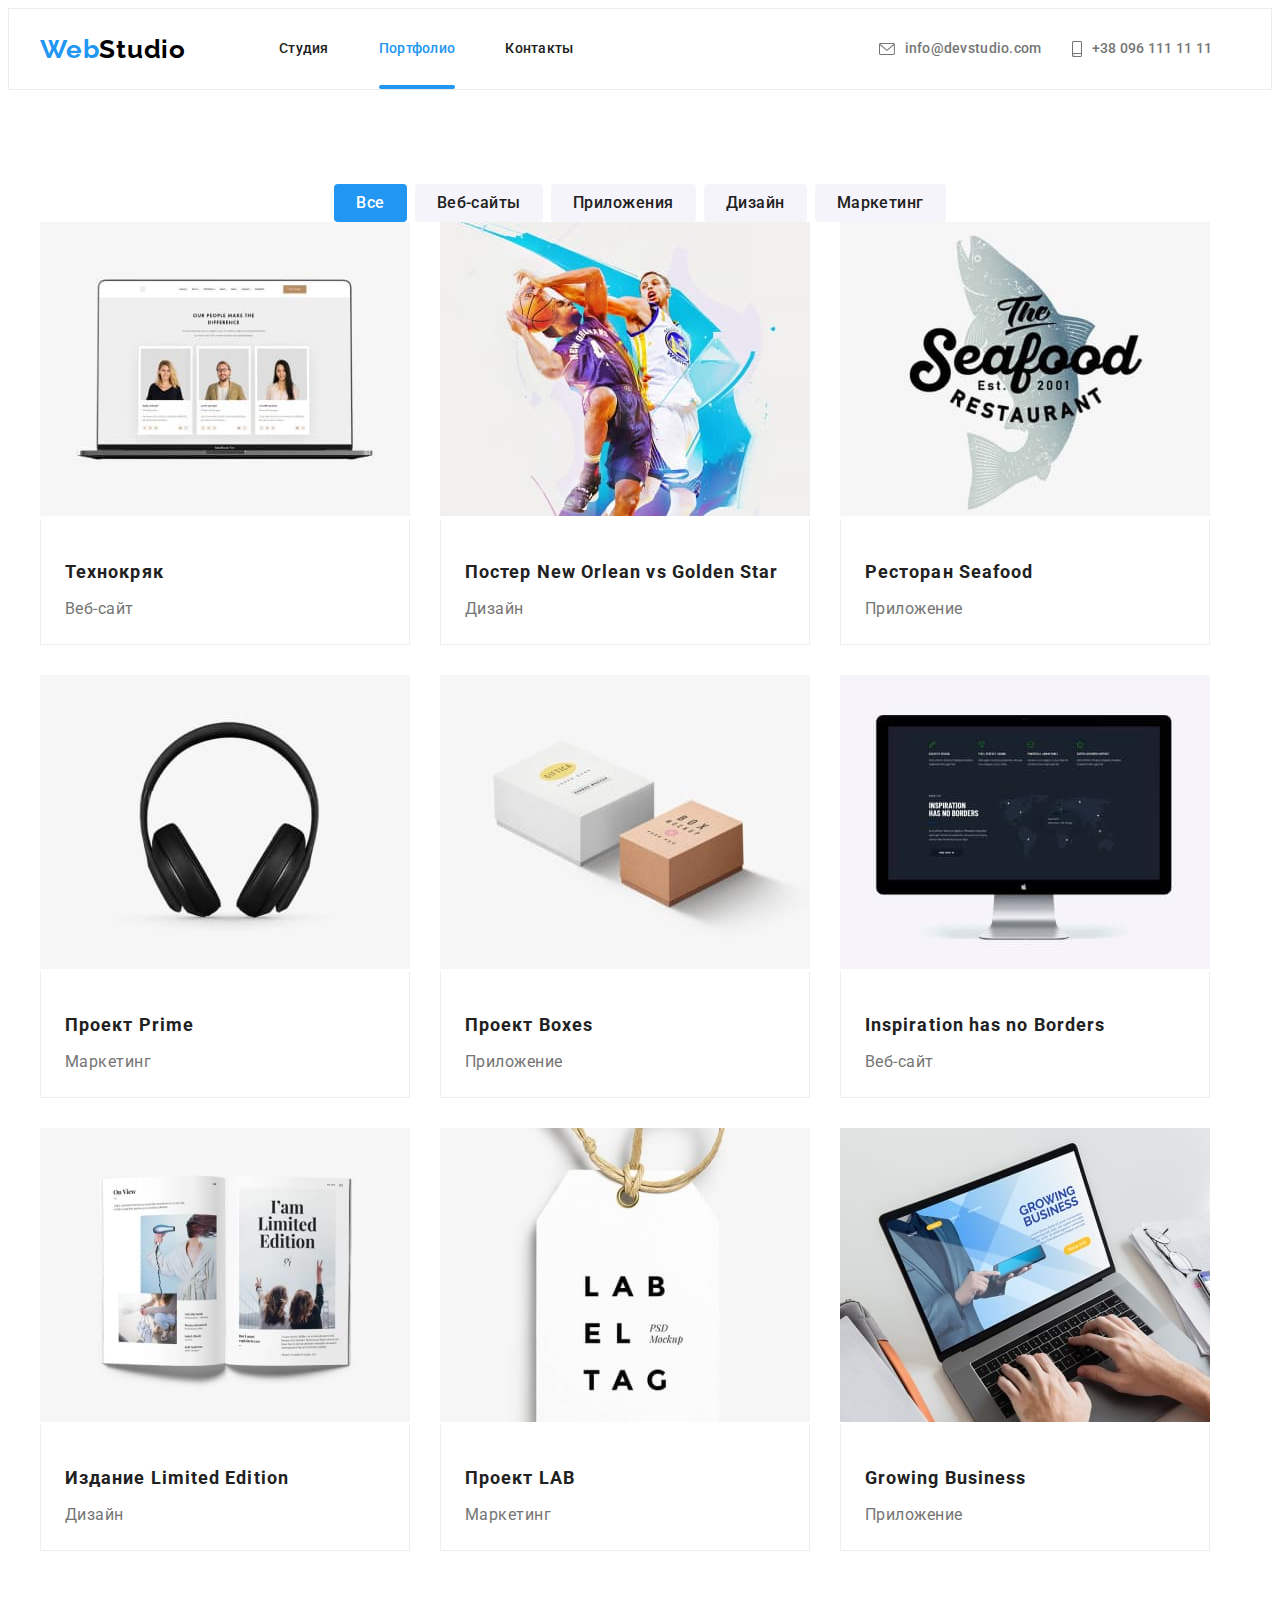
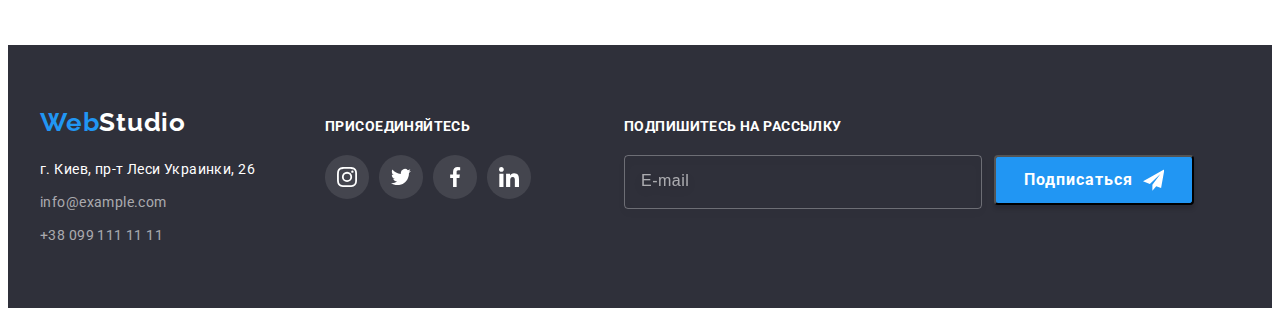
==== portfolio.html @ 0dfa219e "07-01" ====
<!DOCTYPE html>
<html lang="ru">

<head>
    <meta charset="UTF-8" />
    <meta http-equiv="X-UA-Compatible" content="IE=edge" />
    <meta name="viewport" content="width=device-width, initial-scale=1.0" />
    <link rel="preconnect" href="https://fonts.googleapis.com">
    <link rel="preconnect" href="https://fonts.gstatic.com" crossorigin>
    <link
        href="https://fonts.googleapis.com/css2?family=Raleway:wght@700&family=Roboto:wght@400;500;700;900&display=swap"
        rel="stylesheet">
    <title>Портфолио</title>
    <link rel="stylesheet" href="https://cdnjs.cloudflare.com/ajax/libs/modern-normalize/1.1.0/modern-normalize.min.css"
        integrity="sha512-wpPYUAdjBVSE4KJnH1VR1HeZfpl1ub8YT/NKx4PuQ5NmX2tKuGu6U/JRp5y+Y8XG2tV+wKQpNHVUX03MfMFn9Q=="
        crossorigin="anonymous" referrerpolicy="no-referrer" />
    <link rel="stylesheet" href="./css/styles.css" />
    <link rel="stylesheet" href="./css/main.min.css">

</head>

<body>
    <!------------------------------------------HEADER------------------------------------------->
    <header class="header">
        <div class="container main-nav">
            <nav class="nav">
                <a class="nav__logo link" href="/">Web<span class="nav__desc">Studio</span></a>

                <ul class="nav__list list">
                    <li class="nav__item"><a href="./index.html" class="nav__link link">Студия</a></li>
                    <li class="nav__item"><a href="./portfolio.html" class="nav__link link current">Портфолио</a></li>
                    <li class="nav__item"><a href="#" class="nav__link link">Контакты</a></li>
                </ul>
            </nav>
            <ul class="connect list">
                <li>
                    <a class="connect__details link" href="mailto:info@devstudio.com">
                        <svg class="connect__icon" width="16" height="12">
                            <use href="./images/symbol-defs-tel.svg#envelope-hover-1"></use>
                        </svg>
                        info@devstudio.com
                    </a>
                </li>
                <li>
                    <a class="connect__details tel link" href="tel:+380961111111">
                        <svg class="connect__icon" width="10" height="16">
                            <use href="./images/symbol-defs-tel.svg#smartphone-hover-1"></use>
                        </svg>
                        +38 096 111 11 11
                    </a>
                </li>
            </ul>
        </div>
    </header>
    <main>
        <!---------------------------------WORKS-------------------------------------------------->
        <section class="section">
            <div class="container">
                <ul class="works-list list">
                    <li class="work-btn"><button type="button" class="btn current">Все</button></li>
                    <li class="work-btn"><button type="button" class="btn">Веб-сайты</button></li>
                    <li class="work-btn"><button type="button" class="btn">Приложения</button></li>
                    <li class="work-btn"><button type="button" class="btn">Дизайн</button></li>
                    <li class="work-btn"><button type="button" class="btn">Маркетинг</button></li>
                </ul>

                <h1 class="visually-hidden">Наши работы</h1>
                <ul class="portfolio-list list">
                    <li class="portfolio-item">
                        <a class="portfolio-link link" href="">
                            <div class="portfolio-layer">
                                <img src="./images/img-s.jpg" alt="люди" width="370">
                                <p class="portfolio-layer-text list">
                                    Ресурс предлагает комплексные предложения с разным уровнем функционала и сервисов.
                                    Все это позволит посетителю получить
                                    исчерпывающие сведения о компании или частном лице.
                                </p>
                            </div>
                            <div class="portfolio-subtitle">
                                <h2 class="portfolio-title">Технокряк</h2>
                                <p class="portfolio-text">Веб-сайт</p>
                            </div>
                        </a>
                    </li>
                    <li class="portfolio-item">
                        <a class="portfolio-link link" href="">
                            <div class="portfolio-layer">
                                <img src="./images/img11.jpg" alt="два баскетболиста" width="370">
                                <p class="portfolio-layer-text list">
                                    Ресурс предлагает комплексные предложения с разным уровнем функционала и сервисов.
                                    Все это позволит посетителю
                                    получить
                                    исчерпывающие сведения о компании или частном лице.
                                </p>
                            </div>
                            <div class="portfolio-subtitle">
                                <h2 class="portfolio-title">Постер New Orlean vs Golden Star</h2>
                                <p class="portfolio-text">Дизайн</p>
                            </div>
                        </a>
                    </li>
                    <li class="portfolio-item">
                        <a class="portfolio-link link" href="">
                            <div class="portfolio-layer">
                                <img src="./images/img21.jpg" alt="реклама ресторана" width="370">
                                <p class="portfolio-layer-text list">
                                    Ресурс предлагает комплексные предложения с разным уровнем функционала и сервисов.
                                    Все это позволит посетителю
                                    получить
                                    исчерпывающие сведения о компании или частном лице.
                                </p>
                            </div>
                            <div class="portfolio-subtitle">
                                <h2 class="portfolio-title">Ресторан Seafood</h2>
                                <p class="portfolio-text">Приложение</p>
                            </div>
                        </a>
                    </li>
                    <li class="portfolio-item">
                        <a class="portfolio-link link" href="">
                            <div class="portfolio-layer">
                                <img src="./images/img31.jpg" alt="наушники" width="370">
                                <p class="portfolio-layer-text list">
                                    Ресурс предлагает комплексные предложения с разным уровнем функционала и сервисов.
                                    Все это позволит посетителю
                                    получить
                                    исчерпывающие сведения о компании или частном лице.
                                </p>
                            </div>
                            <div class="portfolio-subtitle">
                                <h2 class="portfolio-title">Проект Prime</h2>
                                <p class="portfolio-text">Маркетинг</p>
                            </div>
                        </a>
                    </li>
                    <li class="portfolio-item">
                        <a class="portfolio-link link" href="">
                            <div class="portfolio-layer">
                                <img src="./images/img41.jpg" alt="две коробки" width="370">
                                <p class="portfolio-layer-text list">
                                    Ресурс предлагает комплексные предложения с разным уровнем функционала и сервисов.
                                    Все это позволит посетителю
                                    получить
                                    исчерпывающие сведения о компании или частном лице.
                                </p>
                            </div>
                            <div class="portfolio-subtitle">
                                <h2 class="portfolio-title">Проект Boxes</h2>
                                <p class="portfolio-text">Приложение</p>
                            </div>
                        </a>
                    </li>
                    <li class="portfolio-item">
                        <a class="portfolio-link link" href="">
                            <div class="portfolio-layer">
                                <img src="./images/img51.jpg" alt="монитор компьютера" width="370">
                                <p class="portfolio-layer-text list">
                                    Ресурс предлагает комплексные предложения с разным уровнем функционала и сервисов.
                                    Все это позволит посетителю
                                    получить
                                    исчерпывающие сведения о компании или частном лице.
                                </p>
                            </div>
                            <div class="portfolio-subtitle">
                                <h2 class="portfolio-title">Inspiration has no Borders</h2>
                                <p class="portfolio-text">Веб-сайт</p>
                            </div>
                        </a>
                    </li>
                    <li class="portfolio-item">
                        <a class="portfolio-link link" href="">
                            <div class="portfolio-layer">
                                <img src="./images/img61.jpg" alt="раскрытый журнал" width="370">
                                <p class="portfolio-layer-text list">
                                    Ресурс предлагает комплексные предложения с разным уровнем функционала и сервисов.
                                    Все это позволит посетителю
                                    получить
                                    исчерпывающие сведения о компании или частном лице.
                                </p>
                            </div>
                            <div class="portfolio-subtitle">
                                <h2 class="portfolio-title">Издание Limited Edition</h2>
                                <p class="portfolio-text">Дизайн</p>
                            </div>
                        </a>
                    </li>
                    <li class="portfolio-item">
                        <a class="portfolio-link link" href="">
                            <div class="portfolio-layer">
                                <img src="./images/img71.jpg" alt="бирка" width="370">
                                <p class="portfolio-layer-text list">
                                    Ресурс предлагает комплексные предложения с разным уровнем функционала и сервисов.
                                    Все это позволит посетителю
                                    получить
                                    исчерпывающие сведения о компании или частном лице.
                                </p>
                            </div>
                            <div class="portfolio-subtitle">
                                <h2 class="portfolio-title">Проект LAB</h2>
                                <p class="portfolio-text">Маркетинг</p>
                            </div>
                        </a>
                    </li>
                    <li class="portfolio-item">
                        <a class="portfolio-link link" href="">
                            <div class="portfolio-layer">
                                <img src="./images/img81.jpg" alt="ноутбук" width="370">
                                <p class="portfolio-layer-text list">
                                    Ресурс предлагает комплексные предложения с разным уровнем функционала и сервисов.
                                    Все это позволит посетителю
                                    получить
                                    исчерпывающие сведения о компании или частном лице.
                                </p>
                            </div>
                            <div class="portfolio-subtitle">
                                <h2 class="portfolio-title">Growing Business</h2>
                                <p class="portfolio-text">Приложение</p>
                            </div>
                        </a>
                    </li>
                </ul>
            </div>
        </section>
    </main>
    <!------------------------------------------FOOTER ----------------------------------->
    <footer class="footer">
        <div class="container">
            <div class="footer-contact">
                <a class="footer-logo link" href="/">Web<span class="logo-white">Studio</span></a>
                <address id="контакты" class="footer-address">
                    <ul class="footer-list list">
                        <li>
                            <a class="footer-map link" href="https://goo.gl/maps/TcgmR4wKd2KzDb7y6" target="_blank"
                                rel="noopener nofollow noreferrer">
                                г. Киев, пр-т Леси Украинки, 26</a>
                        </li>
                        <li>
                            <a class="footer-mailto link" href="mailto:info@example.com">info@example.com</a>
                        </li>
                        <li>
                            <a class="footer-tel link" href="tel:+380991111111">+38 099 111 11 11</a>
                        </li>
                    </ul>
                </address>
            </div>
            <div class="footer-slogan">
                <h3 class="footer-topic">
                    Присоединяйтесь
                </h3>
                <ul class="footer-icon list">
                    <li class="footer-icon-big">
                        <a href="" class="footer-icon-link link">
                            <svg class="footer-icon-small" width="20" height="20">
                                <use href="./images/symbol-defs.svg#instagram"></use>
                            </svg>
                        </a>
                    </li>
                    <li class="footer-icon-big">
                        <a href="" class="footer-icon-link link">
                            <svg class="footer-icon-small" width="20" height="20">
                                <use href="./images/symbol-defs.svg#twitter"></use>
                            </svg>
                        </a>
                    </li>
                    <li class="footer-icon-big">
                        <a href="" class="footer-icon-link link">
                            <svg class="footer-icon-small" width="20" height="20">
                                <use href="./images/symbol-defs.svg#facebook"></use>
                            </svg>
                        </a>
                    </li>
                    <li class="footer-icon-big">
                        <a href="" class="footer-icon-link link">
                            <svg class="footer-icon-small" width="20" height="20">
                                <use href="./images/symbol-defs.svg#linkedin"></use>
                            </svg>
                        </a>
                    </li>
                </ul>
            </div>
            <div class="footer-sign">
                <h3 class="footer-topic">
                    Подпишитесь на рассылку
                </h3>
                <form class="footer-form">
                    <input type="email" name="mail" placeholder="E-mail">
                    <button type="submit">Подписаться
                        <svg class="icon-send" width="24" height="24">
                            <use href="./images/symbol-defs-icon.svg#icon-send"></use>
                        </svg>
                    </button>
                </form>
            </div>
        </div>
    </footer>

</body>

</html>
---- css/styles.css ----
/*-------------------------------------HEADER--------------------------------------*/



/*--------------------------------------HERO--------------------------------------------*/



/*--------------------------------------ABOUT--------------------------------------------*/





/*--------------------------------------PICTURE--------------------------------------------*/



/*--------------------------------------TEAM--------------------------------------------*/



/* ---------------------------------REGULAR CLIENTS-------------------------------------- */



/*--------------------------------------FOOTER--------------------------------------------*/






/* --------------------------------------MODAL----------------------------------------------------- */

.backdrop {
    position: fixed;
    left: 0;
    top: 0;
    width: 100%;
    height: 100%;

    background-color: rgba(0, 0, 0, 0.2);

    opacity: 1;
    transition: opacity var(--timing-function);
}

.backdrop.is-hidden {
    opacity: 0;
    pointer-events: none;
}

.backdrop.is-hidden .modal {
    transform: translate(-50%, -50%) scale(1.1);
}


.modal {
    position: absolute;
    top: 50%;
    left: 50%;
    transform: translate(-50%, -50%) scale(1);
    transition: transform var(--timing-function);

    min-width: 528px;
    min-height: 581px;
    background-color: var(--second-title-color);

    box-shadow: 0px 1px 3px rgba(0, 0, 0, 0.12), 0px 1px 1px rgba(0, 0, 0, 0.14), 0px 2px 1px rgba(0, 0, 0, 0.2);
    border-radius: 4px;

}

.close {
    position: absolute;
    top: 8px;
    right: 8px;
    width: 30px;
    height: 30px;
    border-radius: 50%;
    background: #FFFFFF;
    border: 1px solid rgba(0, 0, 0, 0.1);
}

.modal-close {
    color: #000000;
}

.close:hover,
.close:focus {
    fill: var(--accent-color);

}

.modal-form {
    width: 448px;
    margin-left: auto;
    margin-right: auto;
    padding-top: 75px;
}

.form-group {
    position: relative;
    display: flex;
    flex-direction: column;

}

.form-group:not(:last-child) {
    margin-bottom: 10px;
}


.form-title {
    position: absolute;
    left: 41px;
    top: 40px;
    margin: 0;
    font-style: normal;
    font-weight: 700;
    font-size: 20px;
    line-height: 1.15;
    letter-spacing: 0.03em;
    color: var(--first-title-color);
}

.form-label {

    font-style: normal;
    font-weight: 400;
    font-size: 12px;
    line-height: 1.17;
    letter-spacing: 0.01em;
    color: var(--third-title-color);
    margin-bottom: 4px;
}

.form-input {
    margin: 0;
    padding: 12px 42px;
    border: 1px solid rgba(33, 33, 33, 0.2);
    border-radius: 4px;

    transition: outline-color var(--timing-function);
}

.input-form {
    position: absolute;
    bottom: 12px;
    left: 15px;

    transition: fill var(--timing-function);

}

.form-input:focus~.input-form {
    fill: var(--accent-color);
}

.form-group:focus-within>.form-input {
    outline-color: var(--accent-color);
}

.form-group:focus-within>.comment {
    outline-color: var(--accent-color);
}


.form-group textarea::placeholder {
    color: rgba(117, 117, 117, 0.5);

}

.modal-form input[type="checkbox"] {
    width: 15px;
    height: 15px;
    margin-right: 8px;
    margin-left: 12px;
}

.form-agreement {
    position: absolute;
    display: flex;
    align-items: center;
    font-size: 14px;
    line-height: 1.71;
    letter-spacing: 0.03em;
    margin-top: 15px;

    color: var(--third-title-color);
}

.checkbox {
    -webkit-appearance: none;
    -moz-appearance: none;


}


.agreement::after {
    position: absolute;
    left: 12px;
    top: 4px;

    content: '';
    display: inline-block;
    width: 16px;
    height: 16px;
    border: 2px solid var(--first-title-color);
    background: #FFFFFF;
    box-shadow: 0px 1px 3px rgba(0, 0, 0, 0.12), 0px 1px 1px rgba(0, 0, 0, 0.14), 0px 2px 1px rgba(0, 0, 0, 0.2);
    border-radius: 4px;

}

.checkbox:checked~.agreement::after {
    background-color: var(--accent-color);
    background-image: url(../images/icon\ check.svg);
    border: transparent;
}

.contract {
    color: var(--accent-color);

}

.modal-form button[type="submit"] {

    display: block;
    width: 200px;
    height: 50px;
    margin: 74px auto 40px;


    font-style: normal;
    font-weight: 700;
    font-size: 16px;
    line-height: 1.88;
    letter-spacing: 0.06em;
    color: var(--second-title-color);

    border: none;

    background-color: var(--accent-color);

    box-shadow: 0px 4px 4px rgba(0, 0, 0, 0.15);
    border-radius: 4px;

    transition: background-color var(--timing-function);

}

.modal-form button[type="submit"]:hover,
.modal-form button[type="submit"]:focus {
    background-color: #188CE8;
}

.comment {
    padding: 12px 16px;
    font-size: 12px;
    line-height: 1.67;
    letter-spacing: 0.01em;

    color: rgba(117, 117, 117, 0.5);
    max-width: 448px;
    max-height: 120px;

    border: 1px solid rgba(33, 33, 33, 0.2);
    border-radius: 4px;

    transition: outline-color var(--timing-function);
}


/* -------------------------------------Страница 2 (портфолио)--------------------------------------*/

.btn {

    font-family: inherit;
    font-weight: 500;
    font-size: 16px;
    line-height: 1.62;
    letter-spacing: 0.03em;
    color: var(--first-title-color);
    background: #F5F4FA;
    border: none;
    border-radius: 4px;
    padding: 6px 22px;

    transition: background-color var(--timing-function)
}

.work-btn:not(:last-child) {
    margin-right: 8px;
}

.btn:hover,
.btn:focus {
    color: var(--second-title-color);
    background-color: var(--accent-color);

}

.portfolio-title {
    font-weight: 700;
    font-size: 18px;
    line-height: 2;
    letter-spacing: 0.06em;
    color: var(--first-title-color);
    margin-bottom: 4px;

}

.portfolio-text {
    font-weight: 400;
    font-size: 16px;
    line-height: 1.88;
    letter-spacing: 0.03em;
    color: var(--third-title-color);
    margin: 0;
}

.btn.current {
    color: #ffffff;
    background-color: #2196f3;
}

.portfolio-list {
    display: flex;
    flex-wrap: wrap;

}

.portfolio-item {
    width: 370px;
    margin-right: 30px;
    margin-bottom: 30px;
}

.portfolio-item:nth-child(3n) {
    margin-right: 0;
}

.portfolio-item:nth-last-child(-n + 3) {
    margin-bottom: 0;
}

.portfolio-item:hover,
.portfolio-item:focus {
    box-shadow: 0px 1px 3px rgba(0, 0, 0, 0.12), 0px 1px 1px rgba(0, 0, 0, 0.14), 0px 2px 1px rgba(0, 0, 0, 0.2);

}

.portfolio-link:hover .portfolio-layer-text,
.portfolio-link:focus .portfolio-layer-text {
    transform: translateY(0)
}

.portfolio-layer {
    position: relative;
    overflow: hidden;
}

.portfolio-layer-text {
    position: absolute;
    padding: 63px 24px;
    font-family: 'Roboto';
    font-style: normal;
    font-weight: 400;
    font-size: 18px;
    line-height: 1.56;
    letter-spacing: 0.03em;
    color: var(--second-title-color);

    top: 0;
    left: 0;
    background-color: rgba(33, 150, 243, 0.9);
    width: 100%;
    height: 100%;
    transform: translateY(100%);
    transition: transform var(--timing-function)
}

.works-list {
    display: flex;
    justify-content: center;
    margin-bottom: 50px;

}

.header {
    border: 1px solid #ECECEC;
}

.portfolio-subtitle {
    padding: 20px 24px;
    border: 1px solid #EEEEEE;
    border-top: none;
}
---- css/main.min.css ----
:root{--accent-color: #2196f3;--first-title-color: #212121;--second-title-color: #ffffff;--third-title-color: #757575;--foot-color: rgba(255, 255, 255, 0.6);--key-bgc-color: #2f303a;--timing-function: 250ms cubic-bezier(0.4, 0, 0.2, 1) }body{font-family:"Roboto",sans-serif;font-size:14px;color:var(--first-title-color)}.list{list-style:none;padding:0;margin:0}.link{text-decoration:none}.container{width:1200px;padding-left:15px;padding-right:15px;margin-left:auto;margin-right:auto}.section{padding:94px 0px}.nav,.main-nav,.connect,.connect__details{display:flex;align-items:center}.nav__logo{font-family:"Raleway",sans-serif;font-weight:700;font-size:26px;line-height:1.19;letter-spacing:.03em;color:var(--accent-color);margin-left:auto}.nav__desc{color:#000}.nav__link{display:block;padding-top:32px;padding-bottom:32px;font-weight:500;font-size:14px;line-height:1.14;letter-spacing:.02em;color:var(--first-title-color);transition:color var(--timing-function)}.current{color:var(--accent-color);position:relative}.nav__link.current::after{content:"";display:block;width:100%;height:4px;border-radius:2px;background-color:var(--accent-color);position:absolute;bottom:0}.connect__details{font-weight:500;font-size:14px;line-height:1.14;letter-spacing:.02em;color:var(--third-title-color);padding-top:32px;padding-bottom:32px;margin-right:30px;transition:color var(--timing-function)}.tel{margin-right:0px}.nav__link:hover,.nav__link:focus{color:var(--accent-color)}.connect__details:hover,.connect__details:focus{color:var(--accent-color)}.nav__list{display:flex;margin-left:93px;margin-right:305px}.nav__item:not(:last-child){margin-right:50px}.connect__icon{margin-right:10px;fill:currentColor}.hero{background-color:var(--key-bgc-color);text-align:center;padding:200px 0px;height:600px;background-image:linear-gradient(rgba(47, 48, 58, 0.4), rgba(47, 48, 58, 0.4)),url(../images/Img10.jpg);background-size:cover;background-repeat:no-repeat;background-position:center}.hero-title{margin-top:0px;margin-bottom:30px;font-weight:900;font-size:44px;line-height:1.36;letter-spacing:.06em;text-transform:uppercase;color:var(--second-title-color)}.hero-btn{padding:10px 32px;border-radius:4px;font-family:inherit;font-weight:700;font-size:16px;line-height:1.88;align-items:center;letter-spacing:.06em;color:var(--second-title-color);background-color:var(--accent-color);transition:background-color var(--timing-function)}.hero-btn:hover,.hero-btn:focus{background-color:#188ce8}.visually-hidden{position:absolute;white-space:nowrap;width:1px;height:1px;overflow:hidden;border:0;padding:0;clip:rect(0 0 0 0);clip-path:inset(50%);margin:-1px}.about-list__topic{font-weight:700;font-size:14px;line-height:1.14;letter-spacing:.03em;text-transform:uppercase;color:var(--first-title-color);margin-bottom:10px}.about-list__title{width:270px;font-weight:400;font-size:14px;line-height:1.71;letter-spacing:.03em;color:var(--third-title-color);margin-top:0;margin-bottom:0}.about-list{display:flex;justify-content:space-between}.about-list__icon{display:flex;justify-content:center;align-items:center;height:120px;background-color:#f5f4fa;border-radius:4px;margin-bottom:30px}.picture-title{font-weight:700;font-size:36px;line-height:1.17;text-align:center;letter-spacing:.03em;color:var(--first-title-color);margin-top:0px;margin-bottom:50px}.picture-list{display:flex;justify-content:space-between}.picture{padding-top:0}.picture-list__item{position:relative}.picture-list__text{position:absolute;display:flex;justify-content:center;align-items:center;font-weight:700;font-size:14px;line-height:1.14;letter-spacing:.03em;text-transform:uppercase;color:var(--second-title-color);background:rgba(47,48,58,.8);width:100%;height:70px;bottom:0;left:0;margin:0}.team-title{font-weight:700;font-size:36px;line-height:1.17;text-align:center;letter-spacing:.03em;color:var(--first-title-color);margin-top:0;margin-bottom:50px}.team-name{font-weight:500;font-size:16px;line-height:1.19;text-align:center;letter-spacing:.03em;color:var(--first-title-color);padding:0;margin-top:0;margin-bottom:10px}.team-prof{font-weight:400;font-size:16px;line-height:1.19;text-align:center;letter-spacing:.03em;color:var(--third-title-color);padding:0;margin-bottom:16}.team-list{display:flex;justify-content:space-between}.team-item-foto{margin:0;padding:0}.team{background:#f5f4fa}.team-foto{padding:30px 0px;background:var(--second-title-color);box-shadow:0px 1px 3px rgba(0,0,0,.12),0px 1px 1px rgba(0,0,0,.14),0px 2px 1px rgba(0,0,0,.2);border-radius:0px 0px 4px 4px}.team-icon{display:flex;justify-content:center}.team-icon-big:not(:last-child){margin-right:10px}.team-icon-link{display:flex;align-items:center;justify-content:center;border-radius:50%;width:44px;height:44px;fill:#afb1b8;color:var(--second-title-color);transition:background-color var(--timing-function)}.team-icon-link:hover,.team-icon-link:focus{fill:var(--second-title-color);background-color:var(--accent-color)}.team-icon-small:hover,.team-icon-small:focus{fill:currentColor}.regular{padding:94px 0px}.regular-list{display:flex;justify-content:center}.clients:not(:last-child){margin-right:30px}.regular-icon-link{display:flex;align-items:center;justify-content:center;border:1px solid #afb1b8;border-radius:4px;width:170px;height:92px;fill:#afb1b8;transition:border-color var(--timing-function),fill var(--timing-function),color var(--timing-function)}.regular-icon-link:hover,.regular-icon-link:focus{border-color:var(--accent-color);color:var(--accent-color);fill:var(--accent-color)}.team-icon-small:hover,.team-icon-small:focus{fill:currentColor}.footer{background-color:var(--key-bgc-color);padding:60px 0px}.footer .container{display:flex;align-items:baseline}.footer-address{font-style:normal}.footer-logo{display:block;margin-bottom:20px;font-family:"Raleway",sans-serif;font-weight:700;font-size:26px;line-height:1.19;letter-spacing:.03em;color:var(--accent-color)}.logo-white{color:var(--second-title-color)}.footer-map{display:block;margin-bottom:9px;font-weight:400;font-size:14px;line-height:1.71;letter-spacing:.03em;color:var(--second-title-color);transition:color var(--timing-function)}.footer-mailto,.footer-tel{font-weight:400;font-size:14px;line-height:1.71;letter-spacing:.03em;color:var(--foot-color);transition:color var(--timing-function)}.footer-map:hover,.footer-map:focus{color:var(--accent-color)}.footer-mailto:hover,.footer-mailto:focus{color:var(--accent-color)}.footer-tel:hover,.footer-tel:focus{color:var(--accent-color)}.footer-mailto{display:block;margin-bottom:9px}.footer-tel{display:block}.footer-topic{font-weight:700;font-size:14px;line-height:1.14;letter-spacing:.03em;text-transform:uppercase;color:var(--second-title-color);margin-bottom:20px;margin-left:70px}.footer-sign .footer-topic{margin-left:93px}.footer-icon{display:flex;justify-content:center;margin-left:70px}.footer-icon-big:not(:last-child){margin-right:10px}.footer-icon-link{display:flex;align-items:center;justify-content:center;border-radius:50%;width:44px;height:44px;background-color:rgba(255,255,255,.1);transition:background-color var(--timing-function)}.footer-icon-small{fill:var(--second-title-color)}.footer-icon-link:hover,.footer-icon-link:focus{background-color:var(--accent-color)}.footer-form{display:flex;margin-left:93px;max-width:570px}.footer-form input{width:358px;height:50px;border:1px solid rgba(255,255,255,.3);filter:drop-shadow(0px 4px 4px rgba(0, 0, 0, 0.15));border-radius:4px;margin-right:12px;padding-left:16px;outline:rgba(0,0,0,0);color:var(--third-title-color);background:rgba(0,0,0,0)}.footer-form input::placeholder{font-family:inherit;font-weight:400;font-size:16px;line-height:1.25;letter-spacing:.03em;color:rgba(255,255,255,.6)}.footer-form button{display:flex;align-items:center;text-align:center;width:200px;height:50px;background-color:var(--accent-color);box-shadow:0px 4px 4px rgba(0,0,0,.15);border-radius:4px;font-family:inherit;font-weight:700;font-size:16px;line-height:1.88;letter-spacing:.06em;padding:10px 28px;color:var(--second-title-color);transition:background-color var(--timing-function)}.footer-form button:hover,.footer-form button:focus{background-color:#188ce8}.icon-send{margin-left:10px}/*# sourceMappingURL=main.min.css.map */
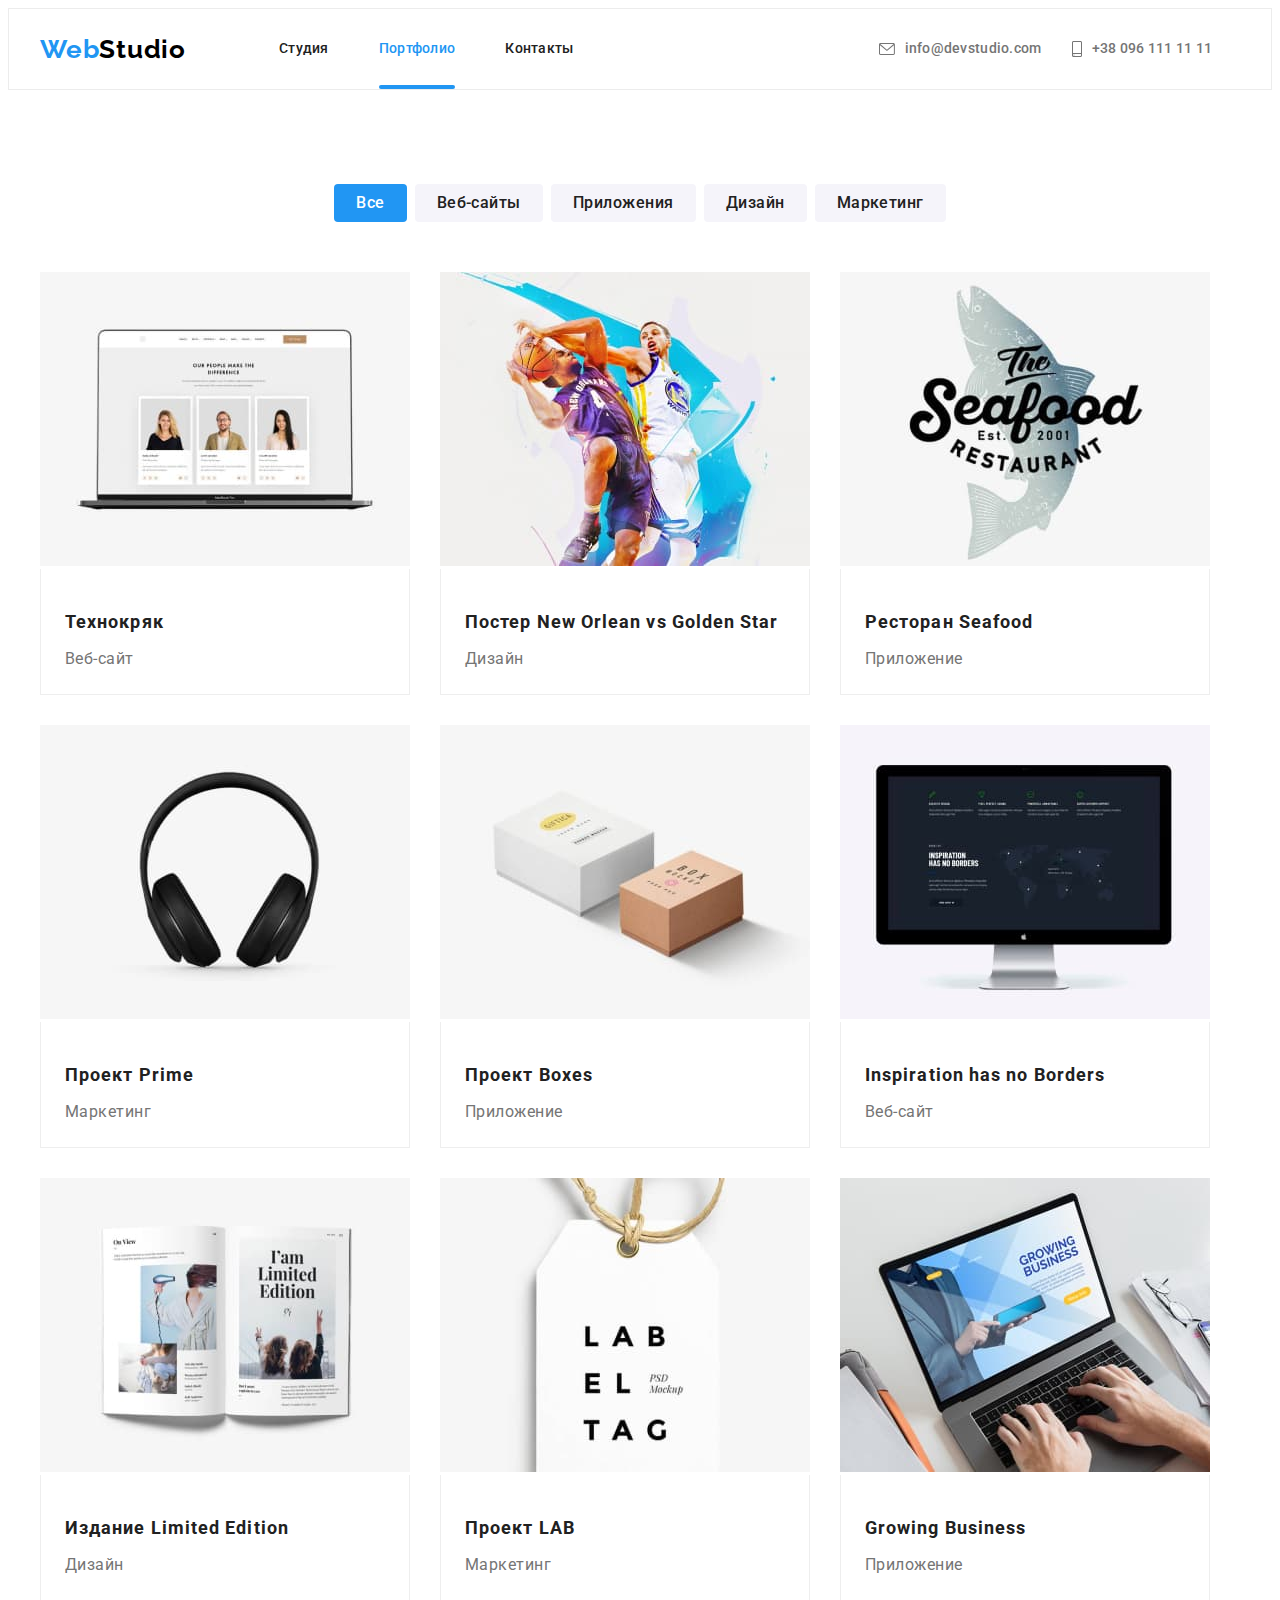
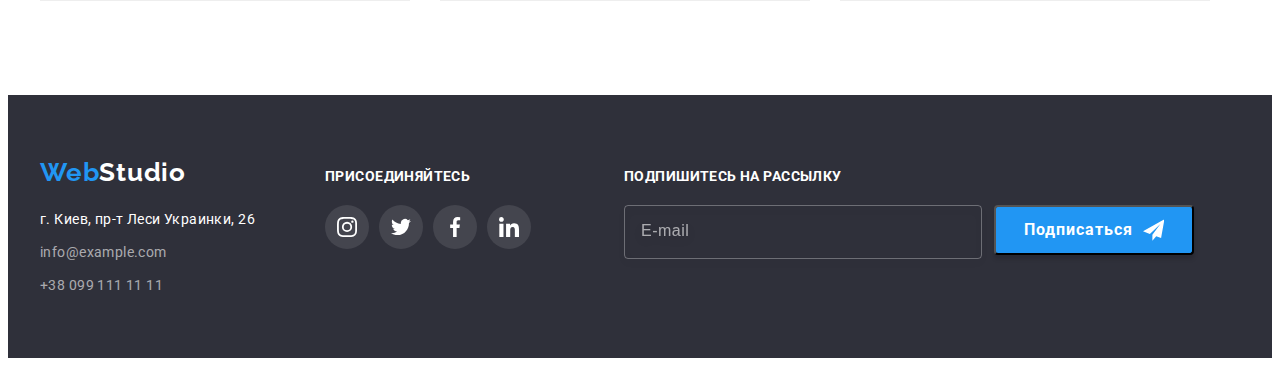
==== commit 1f295c09: "07-02" ====
--- a/portfolio.html
+++ b/portfolio.html
@@ -14,7 +14,7 @@
     <link rel="stylesheet" href="https://cdnjs.cloudflare.com/ajax/libs/modern-normalize/1.1.0/modern-normalize.min.css"
         integrity="sha512-wpPYUAdjBVSE4KJnH1VR1HeZfpl1ub8YT/NKx4PuQ5NmX2tKuGu6U/JRp5y+Y8XG2tV+wKQpNHVUX03MfMFn9Q=="
         crossorigin="anonymous" referrerpolicy="no-referrer" />
-    <link rel="stylesheet" href="./css/styles.css" />
+    
     <link rel="stylesheet" href="./css/main.min.css">
 
 </head>
--- a/css/main.min.css
+++ b/css/main.min.css
@@ -1 +1 @@
-:root{--accent-color: #2196f3;--first-title-color: #212121;--second-title-color: #ffffff;--third-title-color: #757575;--foot-color: rgba(255, 255, 255, 0.6);--key-bgc-color: #2f303a;--timing-function: 250ms cubic-bezier(0.4, 0, 0.2, 1) }body{font-family:"Roboto",sans-serif;font-size:14px;color:var(--first-title-color)}.list{list-style:none;padding:0;margin:0}.link{text-decoration:none}.container{width:1200px;padding-left:15px;padding-right:15px;margin-left:auto;margin-right:auto}.section{padding:94px 0px}.nav,.main-nav,.connect,.connect__details{display:flex;align-items:center}.nav__logo{font-family:"Raleway",sans-serif;font-weight:700;font-size:26px;line-height:1.19;letter-spacing:.03em;color:var(--accent-color);margin-left:auto}.nav__desc{color:#000}.nav__link{display:block;padding-top:32px;padding-bottom:32px;font-weight:500;font-size:14px;line-height:1.14;letter-spacing:.02em;color:var(--first-title-color);transition:color var(--timing-function)}.current{color:var(--accent-color);position:relative}.nav__link.current::after{content:"";display:block;width:100%;height:4px;border-radius:2px;background-color:var(--accent-color);position:absolute;bottom:0}.connect__details{font-weight:500;font-size:14px;line-height:1.14;letter-spacing:.02em;color:var(--third-title-color);padding-top:32px;padding-bottom:32px;margin-right:30px;transition:color var(--timing-function)}.tel{margin-right:0px}.nav__link:hover,.nav__link:focus{color:var(--accent-color)}.connect__details:hover,.connect__details:focus{color:var(--accent-color)}.nav__list{display:flex;margin-left:93px;margin-right:305px}.nav__item:not(:last-child){margin-right:50px}.connect__icon{margin-right:10px;fill:currentColor}.hero{background-color:var(--key-bgc-color);text-align:center;padding:200px 0px;height:600px;background-image:linear-gradient(rgba(47, 48, 58, 0.4), rgba(47, 48, 58, 0.4)),url(../images/Img10.jpg);background-size:cover;background-repeat:no-repeat;background-position:center}.hero-title{margin-top:0px;margin-bottom:30px;font-weight:900;font-size:44px;line-height:1.36;letter-spacing:.06em;text-transform:uppercase;color:var(--second-title-color)}.hero-btn{padding:10px 32px;border-radius:4px;font-family:inherit;font-weight:700;font-size:16px;line-height:1.88;align-items:center;letter-spacing:.06em;color:var(--second-title-color);background-color:var(--accent-color);transition:background-color var(--timing-function)}.hero-btn:hover,.hero-btn:focus{background-color:#188ce8}.visually-hidden{position:absolute;white-space:nowrap;width:1px;height:1px;overflow:hidden;border:0;padding:0;clip:rect(0 0 0 0);clip-path:inset(50%);margin:-1px}.about-list__topic{font-weight:700;font-size:14px;line-height:1.14;letter-spacing:.03em;text-transform:uppercase;color:var(--first-title-color);margin-bottom:10px}.about-list__title{width:270px;font-weight:400;font-size:14px;line-height:1.71;letter-spacing:.03em;color:var(--third-title-color);margin-top:0;margin-bottom:0}.about-list{display:flex;justify-content:space-between}.about-list__icon{display:flex;justify-content:center;align-items:center;height:120px;background-color:#f5f4fa;border-radius:4px;margin-bottom:30px}.picture-title{font-weight:700;font-size:36px;line-height:1.17;text-align:center;letter-spacing:.03em;color:var(--first-title-color);margin-top:0px;margin-bottom:50px}.picture-list{display:flex;justify-content:space-between}.picture{padding-top:0}.picture-list__item{position:relative}.picture-list__text{position:absolute;display:flex;justify-content:center;align-items:center;font-weight:700;font-size:14px;line-height:1.14;letter-spacing:.03em;text-transform:uppercase;color:var(--second-title-color);background:rgba(47,48,58,.8);width:100%;height:70px;bottom:0;left:0;margin:0}.team-title{font-weight:700;font-size:36px;line-height:1.17;text-align:center;letter-spacing:.03em;color:var(--first-title-color);margin-top:0;margin-bottom:50px}.team-name{font-weight:500;font-size:16px;line-height:1.19;text-align:center;letter-spacing:.03em;color:var(--first-title-color);padding:0;margin-top:0;margin-bottom:10px}.team-prof{font-weight:400;font-size:16px;line-height:1.19;text-align:center;letter-spacing:.03em;color:var(--third-title-color);padding:0;margin-bottom:16}.team-list{display:flex;justify-content:space-between}.team-item-foto{margin:0;padding:0}.team{background:#f5f4fa}.team-foto{padding:30px 0px;background:var(--second-title-color);box-shadow:0px 1px 3px rgba(0,0,0,.12),0px 1px 1px rgba(0,0,0,.14),0px 2px 1px rgba(0,0,0,.2);border-radius:0px 0px 4px 4px}.team-icon{display:flex;justify-content:center}.team-icon-big:not(:last-child){margin-right:10px}.team-icon-link{display:flex;align-items:center;justify-content:center;border-radius:50%;width:44px;height:44px;fill:#afb1b8;color:var(--second-title-color);transition:background-color var(--timing-function)}.team-icon-link:hover,.team-icon-link:focus{fill:var(--second-title-color);background-color:var(--accent-color)}.team-icon-small:hover,.team-icon-small:focus{fill:currentColor}.regular{padding:94px 0px}.regular-list{display:flex;justify-content:center}.clients:not(:last-child){margin-right:30px}.regular-icon-link{display:flex;align-items:center;justify-content:center;border:1px solid #afb1b8;border-radius:4px;width:170px;height:92px;fill:#afb1b8;transition:border-color var(--timing-function),fill var(--timing-function),color var(--timing-function)}.regular-icon-link:hover,.regular-icon-link:focus{border-color:var(--accent-color);color:var(--accent-color);fill:var(--accent-color)}.team-icon-small:hover,.team-icon-small:focus{fill:currentColor}.footer{background-color:var(--key-bgc-color);padding:60px 0px}.footer .container{display:flex;align-items:baseline}.footer-address{font-style:normal}.footer-logo{display:block;margin-bottom:20px;font-family:"Raleway",sans-serif;font-weight:700;font-size:26px;line-height:1.19;letter-spacing:.03em;color:var(--accent-color)}.logo-white{color:var(--second-title-color)}.footer-map{display:block;margin-bottom:9px;font-weight:400;font-size:14px;line-height:1.71;letter-spacing:.03em;color:var(--second-title-color);transition:color var(--timing-function)}.footer-mailto,.footer-tel{font-weight:400;font-size:14px;line-height:1.71;letter-spacing:.03em;color:var(--foot-color);transition:color var(--timing-function)}.footer-map:hover,.footer-map:focus{color:var(--accent-color)}.footer-mailto:hover,.footer-mailto:focus{color:var(--accent-color)}.footer-tel:hover,.footer-tel:focus{color:var(--accent-color)}.footer-mailto{display:block;margin-bottom:9px}.footer-tel{display:block}.footer-topic{font-weight:700;font-size:14px;line-height:1.14;letter-spacing:.03em;text-transform:uppercase;color:var(--second-title-color);margin-bottom:20px;margin-left:70px}.footer-sign .footer-topic{margin-left:93px}.footer-icon{display:flex;justify-content:center;margin-left:70px}.footer-icon-big:not(:last-child){margin-right:10px}.footer-icon-link{display:flex;align-items:center;justify-content:center;border-radius:50%;width:44px;height:44px;background-color:rgba(255,255,255,.1);transition:background-color var(--timing-function)}.footer-icon-small{fill:var(--second-title-color)}.footer-icon-link:hover,.footer-icon-link:focus{background-color:var(--accent-color)}.footer-form{display:flex;margin-left:93px;max-width:570px}.footer-form input{width:358px;height:50px;border:1px solid rgba(255,255,255,.3);filter:drop-shadow(0px 4px 4px rgba(0, 0, 0, 0.15));border-radius:4px;margin-right:12px;padding-left:16px;outline:rgba(0,0,0,0);color:var(--third-title-color);background:rgba(0,0,0,0)}.footer-form input::placeholder{font-family:inherit;font-weight:400;font-size:16px;line-height:1.25;letter-spacing:.03em;color:rgba(255,255,255,.6)}.footer-form button{display:flex;align-items:center;text-align:center;width:200px;height:50px;background-color:var(--accent-color);box-shadow:0px 4px 4px rgba(0,0,0,.15);border-radius:4px;font-family:inherit;font-weight:700;font-size:16px;line-height:1.88;letter-spacing:.06em;padding:10px 28px;color:var(--second-title-color);transition:background-color var(--timing-function)}.footer-form button:hover,.footer-form button:focus{background-color:#188ce8}.icon-send{margin-left:10px}/*# sourceMappingURL=main.min.css.map */+:root{--accent-color: #2196f3;--first-title-color: #212121;--second-title-color: #ffffff;--third-title-color: #757575;--foot-color: rgba(255, 255, 255, 0.6);--key-bgc-color: #2f303a;--timing-function: 250ms cubic-bezier(0.4, 0, 0.2, 1) }body{font-family:"Roboto",sans-serif;font-size:14px;color:var(--first-title-color)}.list{list-style:none;padding:0;margin:0}.link{text-decoration:none}.container{width:1200px;padding-left:15px;padding-right:15px;margin-left:auto;margin-right:auto}.section{padding:94px 0px}.backdrop{position:fixed;left:0;top:0;width:100%;height:100%;background-color:rgba(0,0,0,.2);opacity:1;transition:opacity var(--timing-function)}.backdrop.is-hidden{opacity:0;pointer-events:none}.modal{position:absolute;top:50%;left:50%;transform:translate(-50%, -50%) scale(1);transition:transform var(--timing-function);min-width:528px;min-height:581px;background-color:var(--second-title-color);box-shadow:0px 1px 3px rgba(0,0,0,.12),0px 1px 1px rgba(0,0,0,.14),0px 2px 1px rgba(0,0,0,.2);border-radius:4px}.backdrop.is-hidden .modal{transform:translate(-50%, -50%) scale(1.1)}.close{position:absolute;top:8px;right:8px;width:30px;height:30px;border-radius:50%;background:#fff;border:1px solid rgba(0,0,0,.1)}.close:hover,.close:focus{fill:var(--accent-color)}.modal-close{color:#000}.modal-form{width:448px;margin-left:auto;margin-right:auto;padding-top:75px}.form-group{position:relative;display:flex;flex-direction:column}.form-group:not(:last-child){margin-bottom:10px}.form-group textarea::placeholder{color:rgba(117,117,117,.5)}.form-title{position:absolute;left:41px;top:40px;margin:0;font-style:normal;font-weight:700;font-size:20px;line-height:1.15;letter-spacing:.03em;color:var(--first-title-color)}.form-label{font-style:normal;font-weight:400;font-size:12px;line-height:1.17;letter-spacing:.01em;color:var(--third-title-color);margin-bottom:4px}.form-input{margin:0;padding:12px 42px;border:1px solid rgba(33,33,33,.2);border-radius:4px;transition:outline-color var(--timing-function)}.form-group:focus-within>.form-input{outline-color:var(--accent-color)}.input-form{position:absolute;bottom:12px;left:15px;transition:fill var(--timing-function)}.form-input:focus~.input-form{fill:var(--accent-color)}.modal-form input[type=checkbox]{width:15px;height:15px;margin-right:8px;margin-left:12px}.form-agreement{position:absolute;display:flex;align-items:center;font-size:14px;line-height:1.71;letter-spacing:.03em;margin-top:15px;color:var(--third-title-color)}.checkbox{-webkit-appearance:none;-moz-appearance:none}.checkbox:checked~.agreement::after{background-color:var(--accent-color);background-image:url(../images/icon\ check.svg);border:rgba(0,0,0,0)}.agreement::after{position:absolute;left:12px;top:4px;content:"";display:inline-block;width:16px;height:16px;border:2px solid var(--first-title-color);background:#fff;box-shadow:0px 1px 3px rgba(0,0,0,.12),0px 1px 1px rgba(0,0,0,.14),0px 2px 1px rgba(0,0,0,.2);border-radius:4px}.contract{color:var(--accent-color)}.modal-form button[type=submit]{display:block;width:200px;height:50px;margin:74px auto 40px;font-style:normal;font-weight:700;font-size:16px;line-height:1.88;letter-spacing:.06em;color:var(--second-title-color);border:none;background-color:var(--accent-color);box-shadow:0px 4px 4px rgba(0,0,0,.15);border-radius:4px;transition:background-color var(--timing-function)}.modal-form button[type=submit]:hover,.modal-form button[type=submit]:focus{background-color:#188ce8}.comment{padding:12px 16px;font-size:12px;line-height:1.67;letter-spacing:.01em;color:rgba(117,117,117,.5);max-width:448px;max-height:120px;border:1px solid rgba(33,33,33,.2);border-radius:4px;transition:outline-color var(--timing-function)}.form-group:focus-within>.comment{outline-color:var(--accent-color)}.visually-hidden{position:absolute;white-space:nowrap;width:1px;height:1px;overflow:hidden;border:0;padding:0;clip:rect(0 0 0 0);clip-path:inset(50%);margin:-1px}.nav,.main-nav{display:flex;align-items:center}.nav__logo,.main-nav__logo{font-family:"Raleway",sans-serif;font-weight:700;font-size:26px;line-height:1.19;letter-spacing:.03em;color:var(--accent-color);margin-left:auto}.nav__desc,.main-nav__desc{color:#000}.nav__link,.main-nav__link{display:block;padding-top:32px;padding-bottom:32px;font-weight:500;font-size:14px;line-height:1.14;letter-spacing:.02em;color:var(--first-title-color);transition:color var(--timing-function)}.connect{display:flex;align-items:center}.connect__icon{margin-right:10px;fill:currentColor}.connect__details{display:flex;align-items:center}.connect__details{font-weight:500;font-size:14px;line-height:1.14;letter-spacing:.02em;color:var(--third-title-color);padding-top:32px;padding-bottom:32px;margin-right:30px;transition:color var(--timing-function)}.connect__details:hover,.connect__details:focus{color:var(--accent-color)}.current{color:var(--accent-color);position:relative}.nav__link.current::after{content:"";display:block;width:100%;height:4px;border-radius:2px;background-color:var(--accent-color);position:absolute;bottom:0}.tel{margin-right:0px}.nav__link:hover,.nav__link:focus{color:var(--accent-color)}.nav__list{display:flex;margin-left:93px;margin-right:305px}.nav__item:not(:last-child){margin-right:50px}.hero{background-color:var(--key-bgc-color);text-align:center;padding:200px 0px;height:600px;background-image:linear-gradient(rgba(47, 48, 58, 0.4), rgba(47, 48, 58, 0.4)),url(../images/Img10.jpg);background-size:cover;background-repeat:no-repeat;background-position:center}.hero-title{margin-top:0px;margin-bottom:30px;font-weight:900;font-size:44px;line-height:1.36;letter-spacing:.06em;text-transform:uppercase;color:var(--second-title-color)}.hero-btn{padding:10px 32px;border-radius:4px;font-family:inherit;font-weight:700;font-size:16px;line-height:1.88;align-items:center;letter-spacing:.06em;color:var(--second-title-color);background-color:var(--accent-color);transition:background-color var(--timing-function)}.hero-btn:hover,.hero-btn:focus{background-color:#188ce8}.about-list{display:flex;justify-content:space-between}.about-list__icon{display:flex;justify-content:center;align-items:center;height:120px;background-color:#f5f4fa;border-radius:4px;margin-bottom:30px}.about-list__topic{font-weight:700;font-size:14px;line-height:1.14;letter-spacing:.03em;text-transform:uppercase;color:var(--first-title-color);margin-bottom:10px}.about-list__title{width:270px;font-weight:400;font-size:14px;line-height:1.71;letter-spacing:.03em;color:var(--third-title-color);margin-top:0;margin-bottom:0}.picture-title{font-weight:700;font-size:36px;line-height:1.17;text-align:center;letter-spacing:.03em;color:var(--first-title-color);margin-top:0px;margin-bottom:50px}.picture-list{display:flex;justify-content:space-between}.picture-list__item{position:relative}.picture-list__text{position:absolute;display:flex;justify-content:center;align-items:center;font-weight:700;font-size:14px;line-height:1.14;letter-spacing:.03em;text-transform:uppercase;color:var(--second-title-color);background:rgba(47,48,58,.8);width:100%;height:70px;bottom:0;left:0;margin:0}.picture{padding-top:0}.team-title{font-weight:700;font-size:36px;line-height:1.17;text-align:center;letter-spacing:.03em;color:var(--first-title-color);margin-top:0;margin-bottom:50px}.team-name{font-weight:500;font-size:16px;line-height:1.19;text-align:center;letter-spacing:.03em;color:var(--first-title-color);padding:0;margin-top:0;margin-bottom:10px}.team-prof{font-weight:400;font-size:16px;line-height:1.19;text-align:center;letter-spacing:.03em;color:var(--third-title-color);padding:0;margin-bottom:16}.team-list{display:flex;justify-content:space-between}.team-item-foto{margin:0;padding:0}.team{background:#f5f4fa}.team-foto{padding:30px 0px;background:var(--second-title-color);box-shadow:0px 1px 3px rgba(0,0,0,.12),0px 1px 1px rgba(0,0,0,.14),0px 2px 1px rgba(0,0,0,.2);border-radius:0px 0px 4px 4px}.team-icon{display:flex;justify-content:center}.team-icon-big:not(:last-child){margin-right:10px}.team-icon-link{display:flex;align-items:center;justify-content:center;border-radius:50%;width:44px;height:44px;fill:#afb1b8;color:var(--second-title-color);transition:background-color var(--timing-function)}.team-icon-link:hover,.team-icon-link:focus{fill:var(--second-title-color);background-color:var(--accent-color)}.team-icon-small:hover,.team-icon-small:focus{fill:currentColor}.regular{padding:94px 0px}.regular-list{display:flex;justify-content:center}.clients:not(:last-child){margin-right:30px}.regular-icon-link{display:flex;align-items:center;justify-content:center;border:1px solid #afb1b8;border-radius:4px;width:170px;height:92px;fill:#afb1b8;transition:border-color var(--timing-function),fill var(--timing-function),color var(--timing-function)}.regular-icon-link:hover,.regular-icon-link:focus{border-color:var(--accent-color);color:var(--accent-color);fill:var(--accent-color)}.team-icon-small:hover,.team-icon-small:focus{fill:currentColor}.footer{background-color:var(--key-bgc-color);padding:60px 0px}.footer .container{display:flex;align-items:baseline}.footer-address{font-style:normal}.footer-logo{display:block;margin-bottom:20px;font-family:"Raleway",sans-serif;font-weight:700;font-size:26px;line-height:1.19;letter-spacing:.03em;color:var(--accent-color)}.logo-white{color:var(--second-title-color)}.footer-map{display:block;margin-bottom:9px;font-weight:400;font-size:14px;line-height:1.71;letter-spacing:.03em;color:var(--second-title-color);transition:color var(--timing-function)}.footer-map:hover,.footer-map:focus{color:var(--accent-color)}.footer-mailto,.footer-tel{font-weight:400;font-size:14px;line-height:1.71;letter-spacing:.03em;color:var(--foot-color);transition:color var(--timing-function)}.footer-mailto:hover,.footer-mailto:focus,.footer-tel:hover,.footer-tel:focus{color:var(--accent-color)}.footer-mailto{display:block;margin-bottom:9px}.footer-tel{display:block}.footer-topic{font-weight:700;font-size:14px;line-height:1.14;letter-spacing:.03em;text-transform:uppercase;color:var(--second-title-color);margin-bottom:20px;margin-left:70px}.footer-sign .footer-topic{margin-left:93px}.footer-icon{display:flex;justify-content:center;margin-left:70px}.footer-icon-big:not(:last-child){margin-right:10px}.footer-icon-link{display:flex;align-items:center;justify-content:center;border-radius:50%;width:44px;height:44px;background-color:rgba(255,255,255,.1);transition:background-color var(--timing-function)}.footer-icon-link:hover,.footer-icon-link:focus{background-color:var(--accent-color)}.footer-icon-small{fill:var(--second-title-color)}.footer-form{display:flex;margin-left:93px;max-width:570px}.footer-form input{width:358px;height:50px;border:1px solid rgba(255,255,255,.3);filter:drop-shadow(0px 4px 4px rgba(0, 0, 0, 0.15));border-radius:4px;margin-right:12px;padding-left:16px;outline:rgba(0,0,0,0);color:var(--third-title-color);background:rgba(0,0,0,0)}.footer-form input::placeholder{font-family:inherit;font-weight:400;font-size:16px;line-height:1.25;letter-spacing:.03em;color:rgba(255,255,255,.6)}.footer-form button{display:flex;align-items:center;text-align:center;width:200px;height:50px;background-color:var(--accent-color);box-shadow:0px 4px 4px rgba(0,0,0,.15);border-radius:4px;font-family:inherit;font-weight:700;font-size:16px;line-height:1.88;letter-spacing:.06em;padding:10px 28px;color:var(--second-title-color);transition:background-color var(--timing-function)}.footer-form button:hover,.footer-form button:focus{background-color:#188ce8}.icon-send{margin-left:10px}.btn{font-family:inherit;font-weight:500;font-size:16px;line-height:1.62;letter-spacing:.03em;color:var(--first-title-color);background:#f5f4fa;border:none;border-radius:4px;padding:6px 22px;transition:background-color var(--timing-function)}.btn:hover,.btn:focus{color:var(--second-title-color);background-color:var(--accent-color)}.btn.current{color:#fff;background-color:#2196f3}.work-btn:not(:last-child){margin-right:8px}.portfolio-title{font-weight:700;font-size:18px;line-height:2;letter-spacing:.06em;color:var(--first-title-color);margin-bottom:4px}.portfolio-text{font-weight:400;font-size:16px;line-height:1.88;letter-spacing:.03em;color:var(--third-title-color);margin:0}.portfolio-list{display:flex;flex-wrap:wrap}.portfolio-item{width:370px;margin-right:30px;margin-bottom:30px}.portfolio-item:nth-child(3n){margin-right:0}.portfolio-item:nth-last-child(-n+3){margin-bottom:0}.portfolio-item:hover,.portfolio-item:focus{box-shadow:0px 1px 3px rgba(0,0,0,.12),0px 1px 1px rgba(0,0,0,.14),0px 2px 1px rgba(0,0,0,.2)}.portfolio-link:hover .portfolio-layer-text,.portfolio-link:focus .portfolio-layer-text{transform:translateY(0)}.portfolio-layer{position:relative;overflow:hidden}.portfolio-layer-text{position:absolute;padding:63px 24px;font-family:"Roboto";font-style:normal;font-weight:400;font-size:18px;line-height:1.56;letter-spacing:.03em;color:var(--second-title-color);top:0;left:0;background-color:rgba(33,150,243,.9);width:100%;height:100%;transform:translateY(100%);transition:transform var(--timing-function)}.works-list{display:flex;justify-content:center;margin-bottom:50px}.header{border:1px solid #ececec}.portfolio-subtitle{padding:20px 24px;border:1px solid #eee;border-top:none}/*# sourceMappingURL=main.min.css.map */